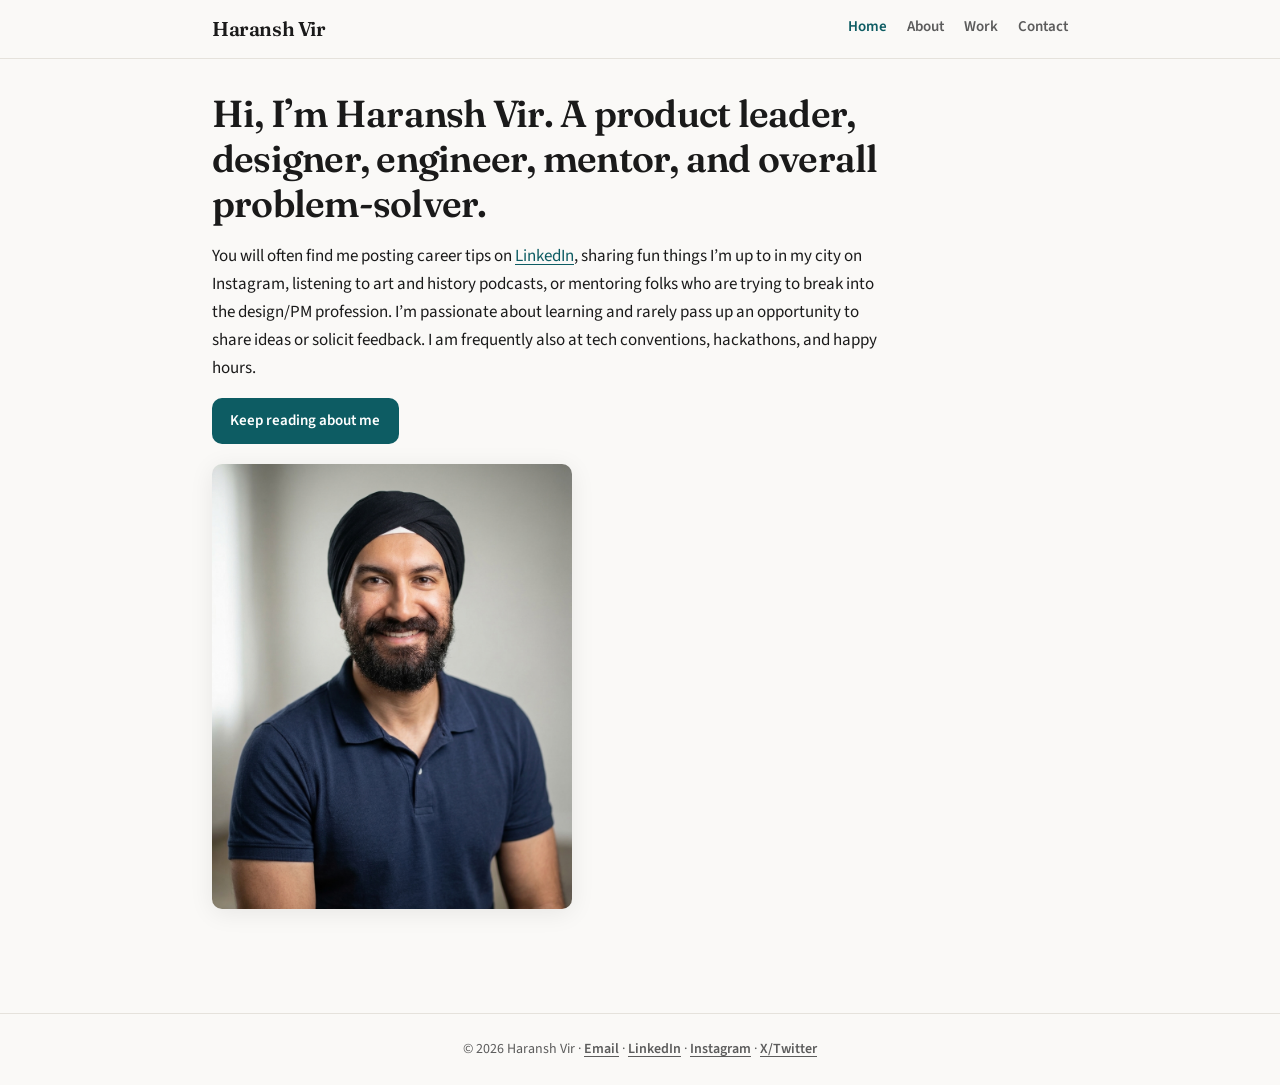
==== index.html @ 8d36b3bd "Initial site import" ====
<!DOCTYPE html>
<html lang="en">
  <head>
    <meta charset="utf-8" />
    <meta name="viewport" content="width=device-width, initial-scale=1" />
    <title>Haransh Vir</title>
    <meta
      name="description"
      content="Product leader, designer, engineer, and mentor — Haransh Vir."
    />
    <link rel="preconnect" href="https://fonts.googleapis.com" />
    <link rel="preconnect" href="https://fonts.gstatic.com" crossorigin />
    <link
      href="https://fonts.googleapis.com/css2?family=Fraunces:opsz,wght@9..144,600&family=Source+Sans+3:wght@400;600;700&display=swap"
      rel="stylesheet"
    />
    <link rel="icon" href="assets/favicon.svg" type="image/svg+xml" />
    <link rel="stylesheet" href="css/style.css" />
  </head>
  <body>
    <a class="skip-link" href="#main">Skip to content</a>
    <header class="site-header">
      <div class="header-inner">
        <a class="logo" href="index.html">Haransh Vir</a>
        <button
          type="button"
          class="nav-toggle"
          aria-expanded="false"
          aria-controls="site-nav"
        >
          Menu
        </button>
        <nav class="nav" id="site-nav" aria-label="Primary">
          <ul class="nav-list">
            <li><a href="index.html" aria-current="page">Home</a></li>
            <li><a href="about.html">About</a></li>
            <li><a href="work.html">Work</a></li>
            <li><a href="contact.html">Contact</a></li>
          </ul>
        </nav>
      </div>
    </header>

    <main id="main">
      <section class="hero">
        <h1>Hi, I’m Haransh Vir. A product leader, designer, engineer, mentor, and overall problem-solver.</h1>
        <p>
          You will often find me posting career tips on
          <a target="_blank" rel="noopener noreferrer" href="https://www.linkedin.com/in/haranshvirgujral">LinkedIn</a>, sharing fun things I’m up to in my city on Instagram, listening to art and history podcasts, or mentoring folks who are trying to break into the design/PM profession. I’m passionate about learning and rarely pass up an opportunity to share ideas or solicit feedback. I am frequently also at tech conventions, hackathons, and happy hours.
        </p>
        <p>
          <a class="btn" href="about.html">Keep reading about me</a>
        </p>
        <img
          src="assets/hvg_web.jpg"
          alt="Portrait of Haransh smiling, wearing a black turban and navy polo against a neutral background."
          class="hero-profile"
          width="1792"
          height="2218"
          loading="lazy"
        />
      </section>
    </main>

    <footer class="site-footer">
      <p class="footer-line">
        © <span id="y"></span> Haransh Vir
        ·
        <a href="mailto:hello@haranshvir.com">Email</a>
        ·
        <a target="_blank" rel="noopener noreferrer" href="https://www.linkedin.com/in/haranshvirgujral">LinkedIn</a>
        ·
        <a target="_blank" rel="noopener noreferrer" href="https://www.instagram.com/haranshvir/">Instagram</a>
        ·
        <a target="_blank" rel="noopener noreferrer me" href="https://x.com/haranshvir">X/Twitter</a>
      </p>
    </footer>
    <script>
      document.getElementById("y").textContent = new Date().getFullYear();
    </script>
    <script src="js/nav.js"></script>
  </body>
</html>
---- css/style.css ----
/* Haransh Vir — personal site */
:root {
  --bg: #faf9f7;
  --surface: #ffffff;
  --text: #1a1a1a;
  --muted: #5c5c5c;
  --accent: #0d5c63;
  --accent-soft: #e8f4f5;
  --border: #e5e2dc;
  --radius: 10px;
  --font: "Source Sans 3", "Segoe UI", system-ui, sans-serif;
  --font-display: "Fraunces", "Georgia", serif;
  --max: 42rem;
  --nav-h: 3.5rem;
}

*,
*::before,
*::after {
  box-sizing: border-box;
}

html {
  scroll-behavior: smooth;
}

body {
  margin: 0;
  min-height: 100vh;
  font-family: var(--font);
  font-size: 1.0625rem;
  line-height: 1.65;
  color: var(--text);
  background: var(--bg);
}

a {
  color: var(--accent);
  text-decoration-thickness: 1px;
  text-underline-offset: 3px;
}

a:hover {
  text-decoration-thickness: 2px;
}

:focus-visible {
  outline: 2px solid var(--accent);
  outline-offset: 3px;
}

.skip-link {
  position: absolute;
  left: -9999px;
  top: 0;
  padding: 0.75rem 1rem;
  background: var(--accent);
  color: #fff;
  z-index: 100;
}

.skip-link:focus {
  left: 0;
}

.site-header {
  position: sticky;
  top: 0;
  z-index: 50;
  background: rgba(250, 249, 247, 0.92);
  backdrop-filter: blur(10px);
  border-bottom: 1px solid var(--border);
}

.header-inner {
  position: relative;
  max-width: 56rem;
  margin: 0 auto;
  padding: 0.75rem 1.25rem;
  display: flex;
  align-items: center;
  justify-content: space-between;
  gap: 1rem;
  min-height: var(--nav-h);
}

.logo {
  font-family: var(--font-display);
  font-weight: 600;
  font-size: 1.25rem;
  color: var(--text);
  text-decoration: none;
  letter-spacing: -0.02em;
}

.logo:hover {
  color: var(--accent);
  text-decoration: none;
}

.nav-toggle {
  display: none;
  border: 1px solid var(--border);
  background: var(--surface);
  border-radius: var(--radius);
  padding: 0.5rem 0.75rem;
  font: inherit;
  cursor: pointer;
  color: var(--text);
}

.nav-list {
  list-style: none;
  margin: 0;
  padding: 0;
  display: flex;
  flex-wrap: wrap;
  gap: 0.25rem 1.25rem;
  align-items: center;
}

.nav-list a {
  font-weight: 600;
  font-size: 0.9375rem;
  color: var(--muted);
  text-decoration: none;
}

.nav-list a:hover,
.nav-list a[aria-current="page"] {
  color: var(--accent);
}

main {
  max-width: 56rem;
  margin: 0 auto;
  padding: 2rem 1.25rem 4rem;
}

.hero {
  max-width: var(--max);
  margin-bottom: 2.5rem;
}

.hero-profile {
  display: block;
  margin: 1.25rem 0 0;
  max-width: 22.5rem;
  width: 100%;
  height: auto;
  border-radius: var(--radius);
  box-shadow: 0 4px 24px rgba(0, 0, 0, 0.08);
}

/* Full width of main column (wider than body text max-width on p) */
.about-onsite {
  margin: 1.25rem 0 1.75rem;
  padding: 0;
  max-width: none;
  width: 100%;
}

.about-onsite img {
  display: block;
  width: 100%;
  height: auto;
  border-radius: var(--radius);
}

.hero h1 {
  font-family: var(--font-display);
  font-weight: 600;
  font-size: clamp(1.75rem, 4vw, 2.35rem);
  line-height: 1.2;
  letter-spacing: -0.02em;
  margin: 0 0 1rem;
}

.lead {
  font-size: 1.125rem;
  color: var(--muted);
  margin: 0 0 1.25rem;
}

.btn {
  display: inline-block;
  font-weight: 600;
  font-size: 0.9375rem;
  padding: 0.65rem 1.15rem;
  border-radius: var(--radius);
  background: var(--accent);
  color: #fff !important;
  text-decoration: none !important;
  border: none;
  cursor: pointer;
}

.btn:hover {
  filter: brightness(1.08);
  text-decoration: none;
}

.btn-secondary {
  background: var(--surface);
  color: var(--accent) !important;
  border: 1px solid var(--border);
}

.section-title {
  font-family: var(--font-display);
  font-weight: 600;
  font-size: 1.65rem;
  margin: 2.5rem 0 1rem;
  letter-spacing: -0.02em;
}

.section-title:first-child {
  margin-top: 0;
}

h2 {
  font-family: var(--font-display);
  font-weight: 600;
  font-size: 1.35rem;
  margin: 2rem 0 0.75rem;
}

h3 {
  font-size: 1.05rem;
  font-weight: 700;
  margin: 1.5rem 0 0.5rem;
}

p {
  margin: 0 0 1rem;
  max-width: var(--max);
}

ul {
  margin: 0 0 1rem;
  padding-left: 1.25rem;
  max-width: var(--max);
}

li {
  margin-bottom: 0.35rem;
}

.glance {
  background: var(--surface);
  border: 1px solid var(--border);
  border-radius: var(--radius);
  padding: 1.25rem 1.5rem;
  margin: 2rem 0;
  max-width: var(--max);
}

.glance dl {
  margin: 0;
  display: grid;
  grid-template-columns: minmax(8rem, 10rem) 1fr;
  gap: 0.5rem 1.25rem;
  font-size: 0.9375rem;
}

.glance dt {
  margin: 0;
  color: var(--muted);
  font-weight: 600;
}

.glance dd {
  margin: 0;
}

.work-role {
  margin: 2.5rem 0;
  padding-top: 2rem;
  border-top: 1px solid var(--border);
}

.work-role:first-of-type {
  border-top: none;
  padding-top: 0;
}

.work-role h2 {
  margin-top: 0;
  font-size: 1.25rem;
}

.meta-strip {
  display: flex;
  flex-wrap: wrap;
  gap: 0.5rem 1rem;
  font-size: 0.875rem;
  color: var(--muted);
  margin-bottom: 0.75rem;
}

.links-list {
  list-style: none;
  padding: 0;
  margin: 0.75rem 0 0;
}

.links-list li {
  margin-bottom: 0.5rem;
}

.links-list a {
  font-weight: 600;
}

.contact-card {
  background: var(--accent-soft);
  border: 1px solid var(--border);
  border-radius: var(--radius);
  padding: 1.5rem;
  max-width: var(--max);
  margin-top: 1.5rem;
}

.contact-card p:last-child {
  margin-bottom: 0;
}

.site-footer {
  border-top: 1px solid var(--border);
  padding: 1.5rem 1.25rem;
  text-align: center;
  font-size: 0.875rem;
  color: var(--muted);
}

.site-footer a {
  color: var(--muted);
  font-weight: 600;
}

.site-footer .footer-line {
  margin: 0;
  max-width: none;
}

@media (max-width: 640px) {
  .nav-toggle {
    display: block;
  }

  .nav {
    position: absolute;
    left: 0;
    right: 0;
    top: 100%;
    background: var(--surface);
    border-bottom: 1px solid var(--border);
    padding: 0.75rem 1.25rem 1rem;
    display: none;
  }

  .nav.is-open {
    display: block;
  }

  .nav-list {
    flex-direction: column;
    align-items: flex-start;
    gap: 0.5rem;
  }

  .glance dl {
    grid-template-columns: 1fr;
  }

  .glance dt {
    margin-top: 0.75rem;
  }

  .glance dt:first-child {
    margin-top: 0;
  }
}
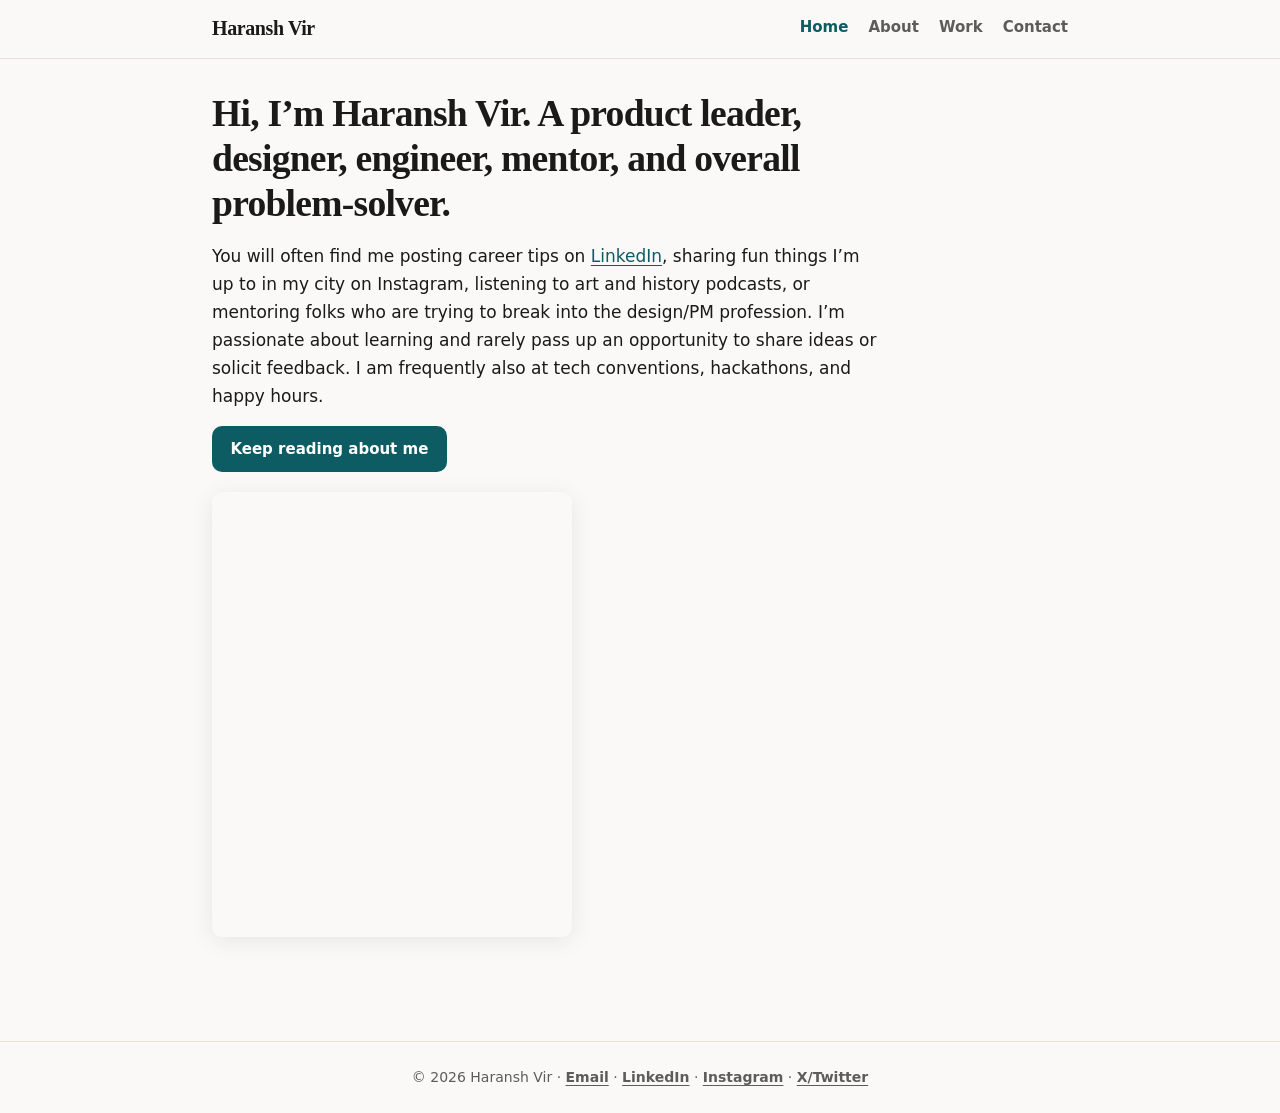
==== commit f0c5f70e: "Home at /home/, pretty URLs for sections, resume redirects" ====
--- a/index.html
+++ b/index.html
@@ -3,81 +3,14 @@
   <head>
     <meta charset="utf-8" />
     <meta name="viewport" content="width=device-width, initial-scale=1" />
-    <title>Haransh Vir</title>
-    <meta
-      name="description"
-      content="Product leader, designer, engineer, and mentor — Haransh Vir."
-    />
-    <link rel="preconnect" href="https://fonts.googleapis.com" />
-    <link rel="preconnect" href="https://fonts.gstatic.com" crossorigin />
-    <link
-      href="https://fonts.googleapis.com/css2?family=Fraunces:opsz,wght@9..144,600&family=Source+Sans+3:wght@400;600;700&display=swap"
-      rel="stylesheet"
-    />
-    <link rel="icon" href="assets/favicon.svg" type="image/svg+xml" />
-    <link rel="stylesheet" href="css/style.css" />
+    <title>Redirecting…</title>
+    <meta http-equiv="refresh" content="0;url=home/" />
+    <link rel="canonical" href="home/" />
   </head>
   <body>
-    <a class="skip-link" href="#main">Skip to content</a>
-    <header class="site-header">
-      <div class="header-inner">
-        <a class="logo" href="index.html">Haransh Vir</a>
-        <button
-          type="button"
-          class="nav-toggle"
-          aria-expanded="false"
-          aria-controls="site-nav"
-        >
-          Menu
-        </button>
-        <nav class="nav" id="site-nav" aria-label="Primary">
-          <ul class="nav-list">
-            <li><a href="index.html" aria-current="page">Home</a></li>
-            <li><a href="about.html">About</a></li>
-            <li><a href="work.html">Work</a></li>
-            <li><a href="contact.html">Contact</a></li>
-          </ul>
-        </nav>
-      </div>
-    </header>
-
-    <main id="main">
-      <section class="hero">
-        <h1>Hi, I’m Haransh Vir. A product leader, designer, engineer, mentor, and overall problem-solver.</h1>
-        <p>
-          You will often find me posting career tips on
-          <a target="_blank" rel="noopener noreferrer" href="https://www.linkedin.com/in/haranshvirgujral">LinkedIn</a>, sharing fun things I’m up to in my city on Instagram, listening to art and history podcasts, or mentoring folks who are trying to break into the design/PM profession. I’m passionate about learning and rarely pass up an opportunity to share ideas or solicit feedback. I am frequently also at tech conventions, hackathons, and happy hours.
-        </p>
-        <p>
-          <a class="btn" href="about.html">Keep reading about me</a>
-        </p>
-        <img
-          src="assets/hvg_web.jpg"
-          alt="Portrait of Haransh smiling, wearing a black turban and navy polo against a neutral background."
-          class="hero-profile"
-          width="1792"
-          height="2218"
-          loading="lazy"
-        />
-      </section>
-    </main>
-
-    <footer class="site-footer">
-      <p class="footer-line">
-        © <span id="y"></span> Haransh Vir
-        ·
-        <a href="mailto:hello@haranshvir.com">Email</a>
-        ·
-        <a target="_blank" rel="noopener noreferrer" href="https://www.linkedin.com/in/haranshvirgujral">LinkedIn</a>
-        ·
-        <a target="_blank" rel="noopener noreferrer" href="https://www.instagram.com/haranshvir/">Instagram</a>
-        ·
-        <a target="_blank" rel="noopener noreferrer me" href="https://x.com/haranshvir">X/Twitter</a>
-      </p>
-    </footer>
-    <script>
-      document.getElementById("y").textContent = new Date().getFullYear();
-    </script>
-    <script src="js/nav.js"></script>
+    <p>
+      If you are not redirected,
+      <a href="home/">open Home</a>.
+    </p>
   </body>
 </html>
